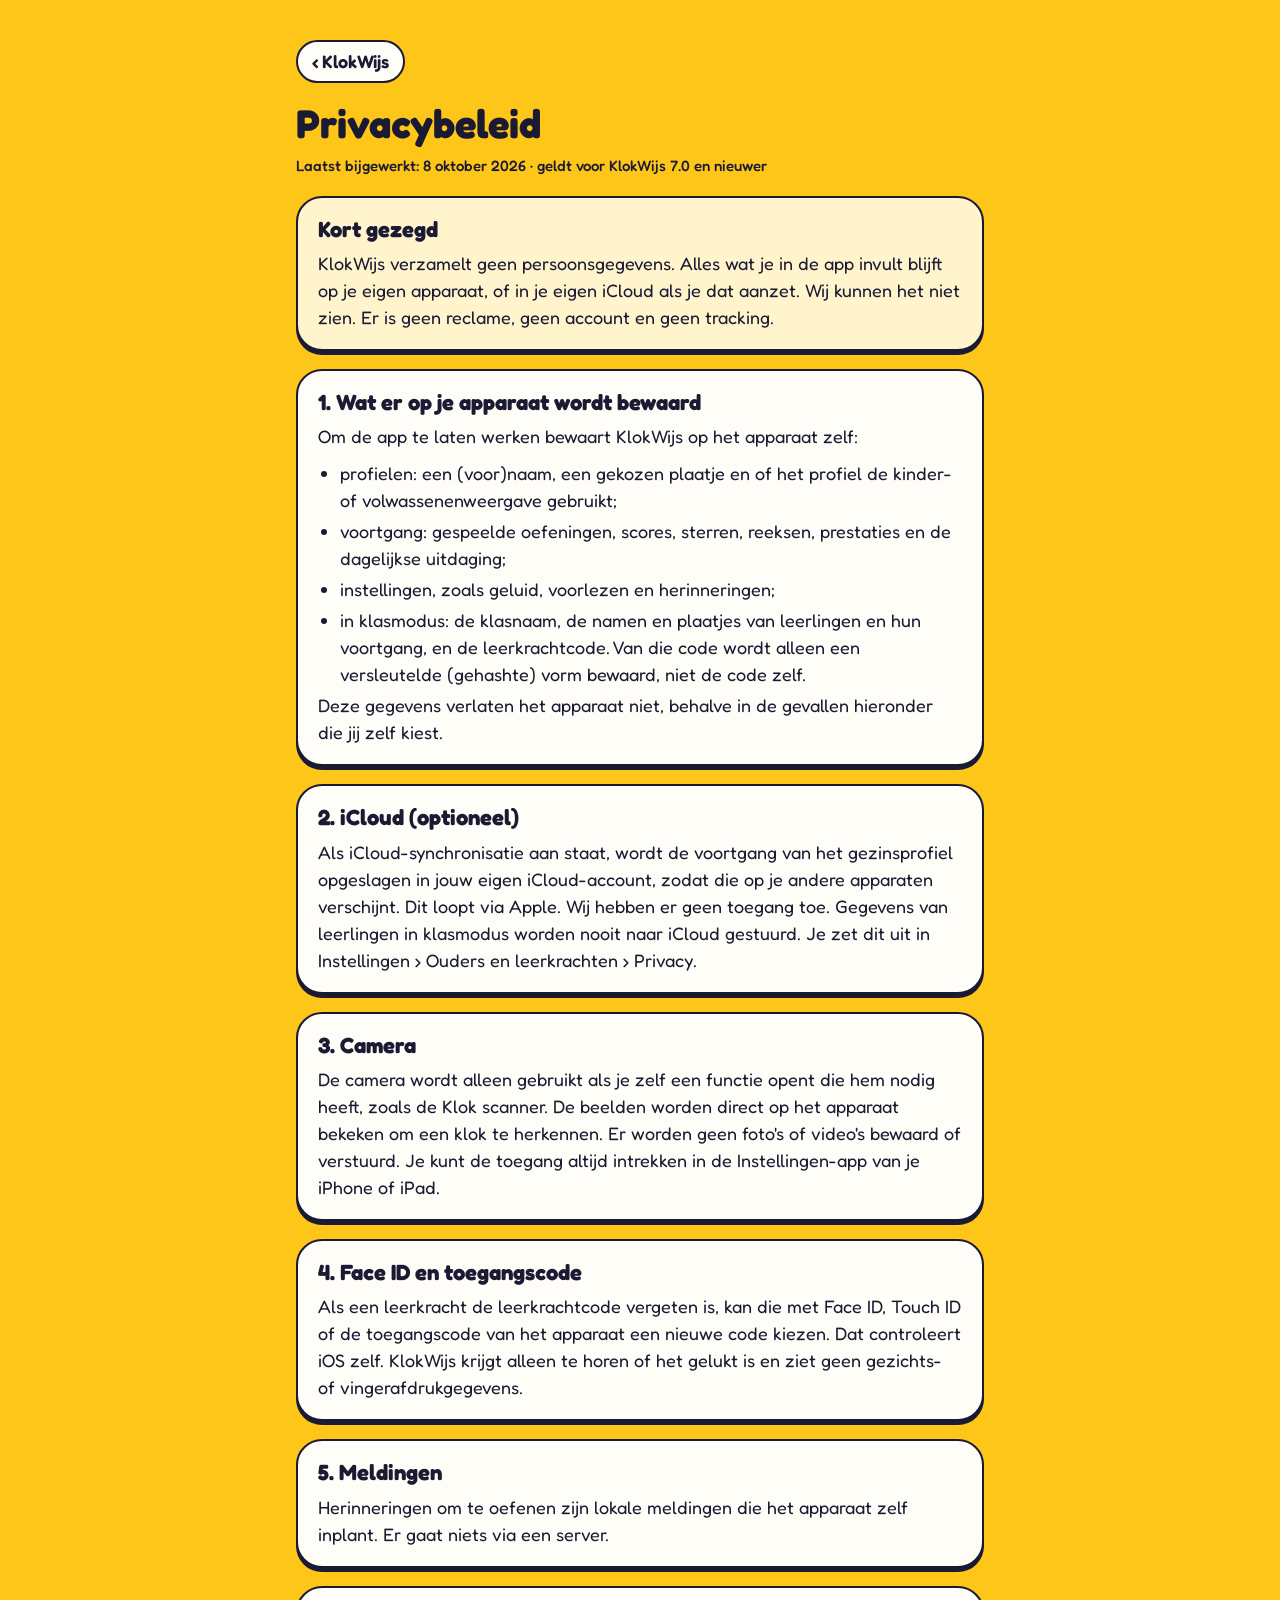
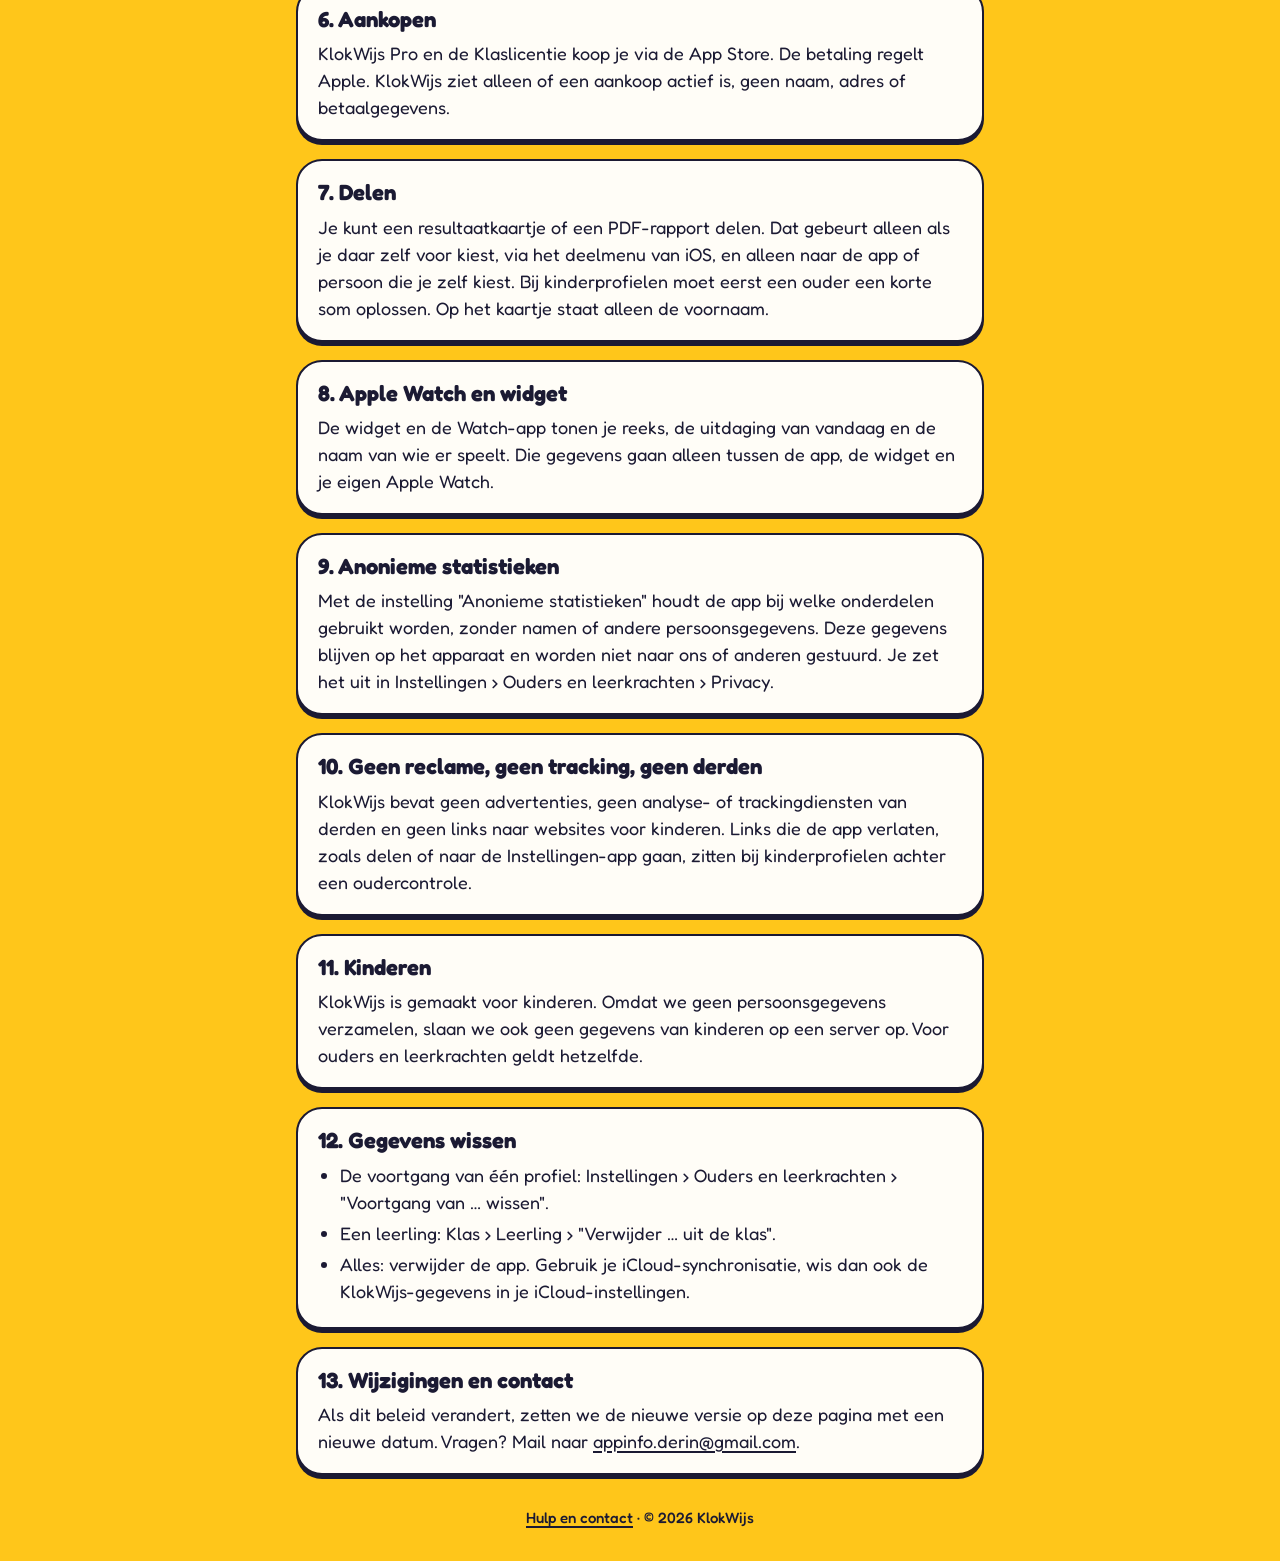
==== privacy.html @ 66df5281 "Add files via upload" ====
<!doctype html>
<html lang="nl">
<head>
<meta charset="utf-8">
<meta name="viewport" content="width=device-width, initial-scale=1">
<title>Privacybeleid · KlokWijs</title>
<meta name="description" content="Privacybeleid van de app KlokWijs.">
<link rel="icon" href="assets/klok.svg" type="image/svg+xml">
<link rel="preconnect" href="https://fonts.googleapis.com">
<link rel="preconnect" href="https://fonts.gstatic.com" crossorigin>
<link href="https://fonts.googleapis.com/css2?family=Fredoka:wght@400;500;600;700&display=swap" rel="stylesheet">
<link rel="stylesheet" href="assets/style.css">
</head>
<body>
<main class="page">
  <a class="back" href="index.html">‹ KlokWijs</a>
  <h1>Privacybeleid</h1>
  <p class="meta">Laatst bijgewerkt: 8 oktober 2026 · geldt voor KlokWijs 7.0 en nieuwer</p>

  <section class="card highlight">
    <h2>Kort gezegd</h2>
    <p>KlokWijs verzamelt geen persoonsgegevens. Alles wat je in de app invult blijft op je eigen apparaat, of in je eigen iCloud als je dat aanzet. Wij kunnen het niet zien. Er is geen reclame, geen account en geen tracking.</p>
  </section>

  <section class="card">
    <h2>1. Wat er op je apparaat wordt bewaard</h2>
    <p>Om de app te laten werken bewaart KlokWijs op het apparaat zelf:</p>
    <ul>
      <li>profielen: een (voor)naam, een gekozen plaatje en of het profiel de kinder- of volwassenenweergave gebruikt;</li>
      <li>voortgang: gespeelde oefeningen, scores, sterren, reeksen, prestaties en de dagelijkse uitdaging;</li>
      <li>instellingen, zoals geluid, voorlezen en herinneringen;</li>
      <li>in klasmodus: de klasnaam, de namen en plaatjes van leerlingen en hun voortgang, en de leerkrachtcode. Van die code wordt alleen een versleutelde (gehashte) vorm bewaard, niet de code zelf.</li>
    </ul>
    <p>Deze gegevens verlaten het apparaat niet, behalve in de gevallen hieronder die jij zelf kiest.</p>
  </section>

  <section class="card">
    <h2>2. iCloud (optioneel)</h2>
    <p>Als iCloud-synchronisatie aan staat, wordt de voortgang van het gezinsprofiel opgeslagen in jouw eigen iCloud-account, zodat die op je andere apparaten verschijnt. Dit loopt via Apple. Wij hebben er geen toegang toe. Gegevens van leerlingen in klasmodus worden nooit naar iCloud gestuurd. Je zet dit uit in Instellingen › Ouders en leerkrachten › Privacy.</p>
  </section>

  <section class="card">
    <h2>3. Camera</h2>
    <p>De camera wordt alleen gebruikt als je zelf een functie opent die hem nodig heeft, zoals de Klok scanner. De beelden worden direct op het apparaat bekeken om een klok te herkennen. Er worden geen foto's of video's bewaard of verstuurd. Je kunt de toegang altijd intrekken in de Instellingen-app van je iPhone of iPad.</p>
  </section>

  <section class="card">
    <h2>4. Face ID en toegangscode</h2>
    <p>Als een leerkracht de leerkrachtcode vergeten is, kan die met Face ID, Touch ID of de toegangscode van het apparaat een nieuwe code kiezen. Dat controleert iOS zelf. KlokWijs krijgt alleen te horen of het gelukt is en ziet geen gezichts- of vingerafdrukgegevens.</p>
  </section>

  <section class="card">
    <h2>5. Meldingen</h2>
    <p>Herinneringen om te oefenen zijn lokale meldingen die het apparaat zelf inplant. Er gaat niets via een server.</p>
  </section>

  <section class="card">
    <h2>6. Aankopen</h2>
    <p>KlokWijs Pro en de Klaslicentie koop je via de App Store. De betaling regelt Apple. KlokWijs ziet alleen of een aankoop actief is, geen naam, adres of betaalgegevens.</p>
  </section>

  <section class="card">
    <h2>7. Delen</h2>
    <p>Je kunt een resultaatkaartje of een PDF-rapport delen. Dat gebeurt alleen als je daar zelf voor kiest, via het deelmenu van iOS, en alleen naar de app of persoon die je zelf kiest. Bij kinderprofielen moet eerst een ouder een korte som oplossen. Op het kaartje staat alleen de voornaam.</p>
  </section>

  <section class="card">
    <h2>8. Apple Watch en widget</h2>
    <p>De widget en de Watch-app tonen je reeks, de uitdaging van vandaag en de naam van wie er speelt. Die gegevens gaan alleen tussen de app, de widget en je eigen Apple Watch.</p>
  </section>

  <section class="card">
    <h2>9. Anonieme statistieken</h2>
    <p>Met de instelling "Anonieme statistieken" houdt de app bij welke onderdelen gebruikt worden, zonder namen of andere persoonsgegevens. Deze gegevens blijven op het apparaat en worden niet naar ons of anderen gestuurd. Je zet het uit in Instellingen › Ouders en leerkrachten › Privacy.</p>
  </section>

  <section class="card">
    <h2>10. Geen reclame, geen tracking, geen derden</h2>
    <p>KlokWijs bevat geen advertenties, geen analyse- of trackingdiensten van derden en geen links naar websites voor kinderen. Links die de app verlaten, zoals delen of naar de Instellingen-app gaan, zitten bij kinderprofielen achter een oudercontrole.</p>
  </section>

  <section class="card">
    <h2>11. Kinderen</h2>
    <p>KlokWijs is gemaakt voor kinderen. Omdat we geen persoonsgegevens verzamelen, slaan we ook geen gegevens van kinderen op een server op. Voor ouders en leerkrachten geldt hetzelfde.</p>
  </section>

  <section class="card">
    <h2>12. Gegevens wissen</h2>
    <ul>
      <li>De voortgang van één profiel: Instellingen › Ouders en leerkrachten › "Voortgang van … wissen".</li>
      <li>Een leerling: Klas › Leerling › "Verwijder … uit de klas".</li>
      <li>Alles: verwijder de app. Gebruik je iCloud-synchronisatie, wis dan ook de KlokWijs-gegevens in je iCloud-instellingen.</li>
    </ul>
  </section>

  <section class="card">
    <h2>13. Wijzigingen en contact</h2>
    <p>Als dit beleid verandert, zetten we de nieuwe versie op deze pagina met een nieuwe datum. Vragen? Mail naar <a href="mailto:appinfo.derin@gmail.com">appinfo.derin@gmail.com</a>.</p>
  </section>
</main>
<footer class="footer"><a href="support.html">Hulp en contact</a> · © 2026 KlokWijs</footer>
</body>
</html>
---- assets/style.css ----
/* KlokWijs site — the app's kids look: icon yellow, ink outlines, hard shadow. */
:root {
  --yellow: #FFC61A;
  --glow: #FFD84D;
  --ink: #1B1A33;
  --card: #FFFDF7;
  --muted: #5C5977;
  --blue: #2F6BFF;
  --cream: #FFF4CC;
}

* { box-sizing: border-box; }

html { -webkit-text-size-adjust: 100%; }

body {
  margin: 0;
  background: var(--yellow);
  color: var(--ink);
  font-family: Fredoka, ui-rounded, "SF Pro Rounded", system-ui, sans-serif;
  font-size: 18px;
  line-height: 1.5;
}

.page {
  max-width: 720px;
  margin: 0 auto;
  padding: 40px 16px 24px;
  display: flex;
  flex-direction: column;
  gap: 18px;
}

h1 { margin: 0; font-size: 40px; font-weight: 700; line-height: 1.1; }
h2 { margin: 0 0 8px; font-size: 22px; font-weight: 700; line-height: 1.2; }
p { margin: 0 0 10px; }
p:last-child { margin-bottom: 0; }
ul { margin: 0; padding-left: 22px; }
li { margin: 4px 0; }

a { color: var(--ink); text-decoration-thickness: 2px; text-underline-offset: 3px; }
a:hover { color: var(--blue); }

.meta { margin: -8px 0 0; font-size: 15px; font-weight: 500; }
.lead { font-size: 21px; font-weight: 500; margin: 0; max-width: 520px; }

.back {
  align-self: flex-start;
  font-weight: 600;
  text-decoration: none;
  padding: 6px 14px;
  border-radius: 999px;
  background: var(--card);
  border: 2.5px solid var(--ink);
}

.card {
  background: var(--card);
  border: 2.5px solid var(--ink);
  border-radius: 26px;
  box-shadow: 0 4px 0 var(--ink);
  padding: 18px 20px;
}

.card.highlight { background: var(--cream); }

.hero {
  display: flex;
  flex-direction: column;
  align-items: center;
  text-align: center;
  gap: 10px;
  padding-top: 12px;
}

.hero-clock { width: 168px; height: 168px; }

.ticks { list-style: none; padding: 0; }
.ticks li { padding-left: 32px; position: relative; font-weight: 500; }
.ticks li::before {
  content: "";
  position: absolute;
  left: 0; top: 4px;
  width: 22px; height: 22px;
  border-radius: 50%;
  background: #3BD1E0;
  border: 2px solid var(--ink);
}

.links { display: flex; flex-wrap: wrap; gap: 12px; }

.button {
  flex: 1 1 220px;
  display: flex;
  align-items: center;
  justify-content: center;
  min-height: 60px;
  padding: 0 20px;
  border-radius: 20px;
  border: 2.5px solid var(--ink);
  box-shadow: 0 4px 0 var(--ink);
  background: var(--blue);
  color: #fff;
  font-size: 20px;
  font-weight: 700;
  text-decoration: none;
}
.button:hover { color: #fff; filter: brightness(1.05); }
.button:active { transform: translateY(3px); box-shadow: 0 1px 0 var(--ink); }
.button-light { background: var(--card); color: var(--ink); }
.button-light:hover { color: var(--ink); }

details {
  border-top: 2px solid #E4E2EE;
  padding: 12px 0;
}
details:first-of-type { border-top: 0; padding-top: 4px; }
summary {
  cursor: pointer;
  font-weight: 600;
  list-style-position: outside;
}
details p { margin-top: 8px; }

.footer {
  text-align: center;
  font-size: 15px;
  font-weight: 500;
  padding: 8px 16px 32px;
}

@media (max-width: 480px) {
  body { font-size: 17px; }
  h1 { font-size: 34px; }
  .page { padding-top: 28px; }
}
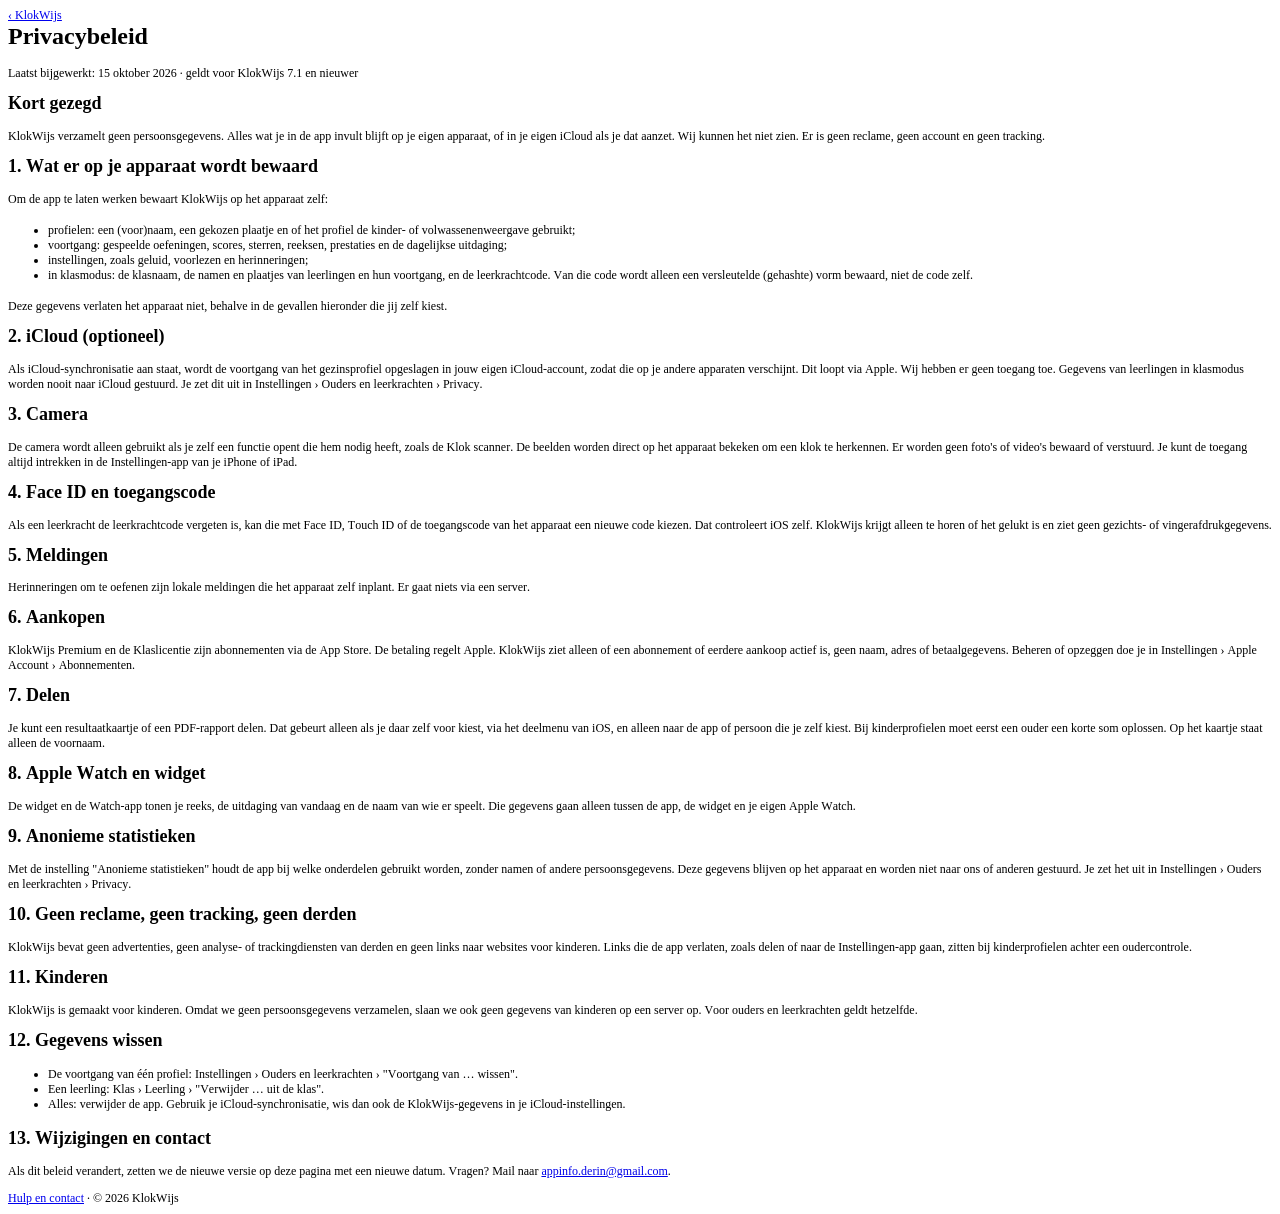
==== commit 21f279d0: "Add files via upload" ====
--- a/privacy.html
+++ b/privacy.html
@@ -1,103 +1,67 @@
-<!doctype html>
-<html lang="nl">
+<!DOCTYPE html PUBLIC "-//W3C//DTD HTML 4.01//EN" "http://www.w3.org/TR/html4/strict.dtd">
+<html>
 <head>
-<meta charset="utf-8">
-<meta name="viewport" content="width=device-width, initial-scale=1">
-<title>Privacybeleid · KlokWijs</title>
-<meta name="description" content="Privacybeleid van de app KlokWijs.">
-<link rel="icon" href="assets/klok.svg" type="image/svg+xml">
-<link rel="preconnect" href="https://fonts.googleapis.com">
-<link rel="preconnect" href="https://fonts.gstatic.com" crossorigin>
-<link href="https://fonts.googleapis.com/css2?family=Fredoka:wght@400;500;600;700&display=swap" rel="stylesheet">
-<link rel="stylesheet" href="assets/style.css">
+  <meta http-equiv="Content-Type" content="text/html; charset=utf-8">
+  <meta http-equiv="Content-Style-Type" content="text/css">
+  <title></title>
+  <meta name="Description" content="Privacybeleid van de app KlokWijs.">
+  <meta name="Generator" content="Cocoa HTML Writer">
+  <meta name="CocoaVersion" content="2775.1">
+  <style type="text/css">
+    p.p1 {margin: 0.0px 0.0px 0.0px 0.0px; font: 12.0px Times; color: #0000e9; -webkit-text-stroke: #0000e9}
+    p.p3 {margin: 0.0px 0.0px 12.0px 0.0px; font: 12.0px Times; -webkit-text-stroke: #000000}
+    p.p5 {margin: 0.0px 0.0px 0.0px 0.0px; font: 12.0px Times; -webkit-text-stroke: #000000}
+    li.li5 {margin: 0.0px 0.0px 0.0px 0.0px; font: 12.0px Times; -webkit-text-stroke: #000000}
+    span.s1 {text-decoration: underline ; font-kerning: none}
+    span.s2 {font-kerning: none}
+    span.s3 {-webkit-text-stroke: 0px #000000}
+    span.s4 {text-decoration: underline ; font-kerning: none; color: #0000e9; -webkit-text-stroke: 0px #0000e9}
+    ul.ul1 {list-style-type: disc}
+  </style>
 </head>
 <body>
-<main class="page">
-  <a class="back" href="index.html">‹ KlokWijs</a>
-  <h1>Privacybeleid</h1>
-  <p class="meta">Laatst bijgewerkt: 8 oktober 2026 · geldt voor KlokWijs 7.0 en nieuwer</p>
-
-  <section class="card highlight">
-    <h2>Kort gezegd</h2>
-    <p>KlokWijs verzamelt geen persoonsgegevens. Alles wat je in de app invult blijft op je eigen apparaat, of in je eigen iCloud als je dat aanzet. Wij kunnen het niet zien. Er is geen reclame, geen account en geen tracking.</p>
-  </section>
-
-  <section class="card">
-    <h2>1. Wat er op je apparaat wordt bewaard</h2>
-    <p>Om de app te laten werken bewaart KlokWijs op het apparaat zelf:</p>
-    <ul>
-      <li>profielen: een (voor)naam, een gekozen plaatje en of het profiel de kinder- of volwassenenweergave gebruikt;</li>
-      <li>voortgang: gespeelde oefeningen, scores, sterren, reeksen, prestaties en de dagelijkse uitdaging;</li>
-      <li>instellingen, zoals geluid, voorlezen en herinneringen;</li>
-      <li>in klasmodus: de klasnaam, de namen en plaatjes van leerlingen en hun voortgang, en de leerkrachtcode. Van die code wordt alleen een versleutelde (gehashte) vorm bewaard, niet de code zelf.</li>
-    </ul>
-    <p>Deze gegevens verlaten het apparaat niet, behalve in de gevallen hieronder die jij zelf kiest.</p>
-  </section>
-
-  <section class="card">
-    <h2>2. iCloud (optioneel)</h2>
-    <p>Als iCloud-synchronisatie aan staat, wordt de voortgang van het gezinsprofiel opgeslagen in jouw eigen iCloud-account, zodat die op je andere apparaten verschijnt. Dit loopt via Apple. Wij hebben er geen toegang toe. Gegevens van leerlingen in klasmodus worden nooit naar iCloud gestuurd. Je zet dit uit in Instellingen › Ouders en leerkrachten › Privacy.</p>
-  </section>
-
-  <section class="card">
-    <h2>3. Camera</h2>
-    <p>De camera wordt alleen gebruikt als je zelf een functie opent die hem nodig heeft, zoals de Klok scanner. De beelden worden direct op het apparaat bekeken om een klok te herkennen. Er worden geen foto's of video's bewaard of verstuurd. Je kunt de toegang altijd intrekken in de Instellingen-app van je iPhone of iPad.</p>
-  </section>
-
-  <section class="card">
-    <h2>4. Face ID en toegangscode</h2>
-    <p>Als een leerkracht de leerkrachtcode vergeten is, kan die met Face ID, Touch ID of de toegangscode van het apparaat een nieuwe code kiezen. Dat controleert iOS zelf. KlokWijs krijgt alleen te horen of het gelukt is en ziet geen gezichts- of vingerafdrukgegevens.</p>
-  </section>
-
-  <section class="card">
-    <h2>5. Meldingen</h2>
-    <p>Herinneringen om te oefenen zijn lokale meldingen die het apparaat zelf inplant. Er gaat niets via een server.</p>
-  </section>
-
-  <section class="card">
-    <h2>6. Aankopen</h2>
-    <p>KlokWijs Pro en de Klaslicentie koop je via de App Store. De betaling regelt Apple. KlokWijs ziet alleen of een aankoop actief is, geen naam, adres of betaalgegevens.</p>
-  </section>
-
-  <section class="card">
-    <h2>7. Delen</h2>
-    <p>Je kunt een resultaatkaartje of een PDF-rapport delen. Dat gebeurt alleen als je daar zelf voor kiest, via het deelmenu van iOS, en alleen naar de app of persoon die je zelf kiest. Bij kinderprofielen moet eerst een ouder een korte som oplossen. Op het kaartje staat alleen de voornaam.</p>
-  </section>
-
-  <section class="card">
-    <h2>8. Apple Watch en widget</h2>
-    <p>De widget en de Watch-app tonen je reeks, de uitdaging van vandaag en de naam van wie er speelt. Die gegevens gaan alleen tussen de app, de widget en je eigen Apple Watch.</p>
-  </section>
-
-  <section class="card">
-    <h2>9. Anonieme statistieken</h2>
-    <p>Met de instelling "Anonieme statistieken" houdt de app bij welke onderdelen gebruikt worden, zonder namen of andere persoonsgegevens. Deze gegevens blijven op het apparaat en worden niet naar ons of anderen gestuurd. Je zet het uit in Instellingen › Ouders en leerkrachten › Privacy.</p>
-  </section>
-
-  <section class="card">
-    <h2>10. Geen reclame, geen tracking, geen derden</h2>
-    <p>KlokWijs bevat geen advertenties, geen analyse- of trackingdiensten van derden en geen links naar websites voor kinderen. Links die de app verlaten, zoals delen of naar de Instellingen-app gaan, zitten bij kinderprofielen achter een oudercontrole.</p>
-  </section>
-
-  <section class="card">
-    <h2>11. Kinderen</h2>
-    <p>KlokWijs is gemaakt voor kinderen. Omdat we geen persoonsgegevens verzamelen, slaan we ook geen gegevens van kinderen op een server op. Voor ouders en leerkrachten geldt hetzelfde.</p>
-  </section>
-
-  <section class="card">
-    <h2>12. Gegevens wissen</h2>
-    <ul>
-      <li>De voortgang van één profiel: Instellingen › Ouders en leerkrachten › "Voortgang van … wissen".</li>
-      <li>Een leerling: Klas › Leerling › "Verwijder … uit de klas".</li>
-      <li>Alles: verwijder de app. Gebruik je iCloud-synchronisatie, wis dan ook de KlokWijs-gegevens in je iCloud-instellingen.</li>
-    </ul>
-  </section>
-
-  <section class="card">
-    <h2>13. Wijzigingen en contact</h2>
-    <p>Als dit beleid verandert, zetten we de nieuwe versie op deze pagina met een nieuwe datum. Vragen? Mail naar <a href="mailto:appinfo.derin@gmail.com">appinfo.derin@gmail.com</a>.</p>
-  </section>
-</main>
-<footer class="footer"><a href="support.html">Hulp en contact</a> · © 2026 KlokWijs</footer>
+<p class="p1"><span class="s1"><a href="file:///Users/ziyabal/Development/KlokWijs-iOS/website/index.html">‹ KlokWijs</a></span></p>
+<h1 style="margin: 0.0px 0.0px 16.1px 0.0px; font: 24.0px Times; -webkit-text-stroke: #000000"><span class="s2"><b>Privacybeleid</b></span></h1>
+<p class="p3"><span class="s2">Laatst bijgewerkt: 15 oktober 2026 · geldt voor KlokWijs 7.1 en nieuwer</span></p>
+<h2 style="margin: 0.0px 0.0px 14.9px 0.0px; font: 18.0px Times; -webkit-text-stroke: #000000"><span class="s2"><b>Kort gezegd</b></span></h2>
+<p class="p3"><span class="s2">KlokWijs verzamelt geen persoonsgegevens. Alles wat je in de app invult blijft op je eigen apparaat, of in je eigen iCloud als je dat aanzet. Wij kunnen het niet zien. Er is geen reclame, geen account en geen tracking.</span></p>
+<h2 style="margin: 0.0px 0.0px 14.9px 0.0px; font: 18.0px Times; -webkit-text-stroke: #000000"><span class="s2"><b>1. Wat er op je apparaat wordt bewaard</b></span></h2>
+<p class="p3"><span class="s2">Om de app te laten werken bewaart KlokWijs op het apparaat zelf:</span></p>
+<ul class="ul1">
+  <li class="li5"><span class="s3"></span><span class="s2">profielen: een (voor)naam, een gekozen plaatje en of het profiel de kinder- of volwassenenweergave gebruikt;</span></li>
+  <li class="li5"><span class="s3"></span><span class="s2">voortgang: gespeelde oefeningen, scores, sterren, reeksen, prestaties en de dagelijkse uitdaging;</span></li>
+  <li class="li5"><span class="s3"></span><span class="s2">instellingen, zoals geluid, voorlezen en herinneringen;</span></li>
+  <li class="li5"><span class="s3"></span><span class="s2">in klasmodus: de klasnaam, de namen en plaatjes van leerlingen en hun voortgang, en de leerkrachtcode. Van die code wordt alleen een versleutelde (gehashte) vorm bewaard, niet de code zelf.</span></li>
+</ul>
+<p class="p3"><span class="s2">Deze gegevens verlaten het apparaat niet, behalve in de gevallen hieronder die jij zelf kiest.</span></p>
+<h2 style="margin: 0.0px 0.0px 14.9px 0.0px; font: 18.0px Times; -webkit-text-stroke: #000000"><span class="s2"><b>2. iCloud (optioneel)</b></span></h2>
+<p class="p3"><span class="s2">Als iCloud-synchronisatie aan staat, wordt de voortgang van het gezinsprofiel opgeslagen in jouw eigen iCloud-account, zodat die op je andere apparaten verschijnt. Dit loopt via Apple. Wij hebben er geen toegang toe. Gegevens van leerlingen in klasmodus worden nooit naar iCloud gestuurd. Je zet dit uit in Instellingen › Ouders en leerkrachten › Privacy.</span></p>
+<h2 style="margin: 0.0px 0.0px 14.9px 0.0px; font: 18.0px Times; -webkit-text-stroke: #000000"><span class="s2"><b>3. Camera</b></span></h2>
+<p class="p3"><span class="s2">De camera wordt alleen gebruikt als je zelf een functie opent die hem nodig heeft, zoals de Klok scanner. De beelden worden direct op het apparaat bekeken om een klok te herkennen. Er worden geen foto's of video's bewaard of verstuurd. Je kunt de toegang altijd intrekken in de Instellingen-app van je iPhone of iPad.</span></p>
+<h2 style="margin: 0.0px 0.0px 14.9px 0.0px; font: 18.0px Times; -webkit-text-stroke: #000000"><span class="s2"><b>4. Face ID en toegangscode</b></span></h2>
+<p class="p3"><span class="s2">Als een leerkracht de leerkrachtcode vergeten is, kan die met Face ID, Touch ID of de toegangscode van het apparaat een nieuwe code kiezen. Dat controleert iOS zelf. KlokWijs krijgt alleen te horen of het gelukt is en ziet geen gezichts- of vingerafdrukgegevens.</span></p>
+<h2 style="margin: 0.0px 0.0px 14.9px 0.0px; font: 18.0px Times; -webkit-text-stroke: #000000"><span class="s2"><b>5. Meldingen</b></span></h2>
+<p class="p3"><span class="s2">Herinneringen om te oefenen zijn lokale meldingen die het apparaat zelf inplant. Er gaat niets via een server.</span></p>
+<h2 style="margin: 0.0px 0.0px 14.9px 0.0px; font: 18.0px Times; -webkit-text-stroke: #000000"><span class="s2"><b>6. Aankopen</b></span></h2>
+<p class="p3"><span class="s2">KlokWijs Premium en de Klaslicentie zijn abonnementen via de App Store. De betaling regelt Apple. KlokWijs ziet alleen of een abonnement of eerdere aankoop actief is, geen naam, adres of betaalgegevens. Beheren of opzeggen doe je in Instellingen › Apple Account › Abonnementen.</span></p>
+<h2 style="margin: 0.0px 0.0px 14.9px 0.0px; font: 18.0px Times; -webkit-text-stroke: #000000"><span class="s2"><b>7. Delen</b></span></h2>
+<p class="p3"><span class="s2">Je kunt een resultaatkaartje of een PDF-rapport delen. Dat gebeurt alleen als je daar zelf voor kiest, via het deelmenu van iOS, en alleen naar de app of persoon die je zelf kiest. Bij kinderprofielen moet eerst een ouder een korte som oplossen. Op het kaartje staat alleen de voornaam.</span></p>
+<h2 style="margin: 0.0px 0.0px 14.9px 0.0px; font: 18.0px Times; -webkit-text-stroke: #000000"><span class="s2"><b>8. Apple Watch en widget</b></span></h2>
+<p class="p3"><span class="s2">De widget en de Watch-app tonen je reeks, de uitdaging van vandaag en de naam van wie er speelt. Die gegevens gaan alleen tussen de app, de widget en je eigen Apple Watch.</span></p>
+<h2 style="margin: 0.0px 0.0px 14.9px 0.0px; font: 18.0px Times; -webkit-text-stroke: #000000"><span class="s2"><b>9. Anonieme statistieken</b></span></h2>
+<p class="p3"><span class="s2">Met de instelling "Anonieme statistieken" houdt de app bij welke onderdelen gebruikt worden, zonder namen of andere persoonsgegevens. Deze gegevens blijven op het apparaat en worden niet naar ons of anderen gestuurd. Je zet het uit in Instellingen › Ouders en leerkrachten › Privacy.</span></p>
+<h2 style="margin: 0.0px 0.0px 14.9px 0.0px; font: 18.0px Times; -webkit-text-stroke: #000000"><span class="s2"><b>10. Geen reclame, geen tracking, geen derden</b></span></h2>
+<p class="p3"><span class="s2">KlokWijs bevat geen advertenties, geen analyse- of trackingdiensten van derden en geen links naar websites voor kinderen. Links die de app verlaten, zoals delen of naar de Instellingen-app gaan, zitten bij kinderprofielen achter een oudercontrole.</span></p>
+<h2 style="margin: 0.0px 0.0px 14.9px 0.0px; font: 18.0px Times; -webkit-text-stroke: #000000"><span class="s2"><b>11. Kinderen</b></span></h2>
+<p class="p3"><span class="s2">KlokWijs is gemaakt voor kinderen. Omdat we geen persoonsgegevens verzamelen, slaan we ook geen gegevens van kinderen op een server op. Voor ouders en leerkrachten geldt hetzelfde.</span></p>
+<h2 style="margin: 0.0px 0.0px 14.9px 0.0px; font: 18.0px Times; -webkit-text-stroke: #000000"><span class="s2"><b>12. Gegevens wissen</b></span></h2>
+<ul class="ul1">
+  <li class="li5"><span class="s3"></span><span class="s2">De voortgang van één profiel: Instellingen › Ouders en leerkrachten › "Voortgang van … wissen".</span></li>
+  <li class="li5"><span class="s3"></span><span class="s2">Een leerling: Klas › Leerling › "Verwijder … uit de klas".</span></li>
+  <li class="li5"><span class="s3"></span><span class="s2">Alles: verwijder de app. Gebruik je iCloud-synchronisatie, wis dan ook de KlokWijs-gegevens in je iCloud-instellingen.</span></li>
+</ul>
+<h2 style="margin: 0.0px 0.0px 14.9px 0.0px; font: 18.0px Times; -webkit-text-stroke: #000000"><span class="s2"><b>13. Wijzigingen en contact</b></span></h2>
+<p class="p3"><span class="s2">Als dit beleid verandert, zetten we de nieuwe versie op deze pagina met een nieuwe datum. Vragen? Mail naar </span><span class="s4">appinfo.derin@gmail.com</span><span class="s2">.</span></p>
+<p class="p5"><span class="s4"><a href="file:///Users/ziyabal/Development/KlokWijs-iOS/website/support.html">Hulp en contact</a></span><span class="s2"> · © 2026 KlokWijs</span></p>
 </body>
 </html>
